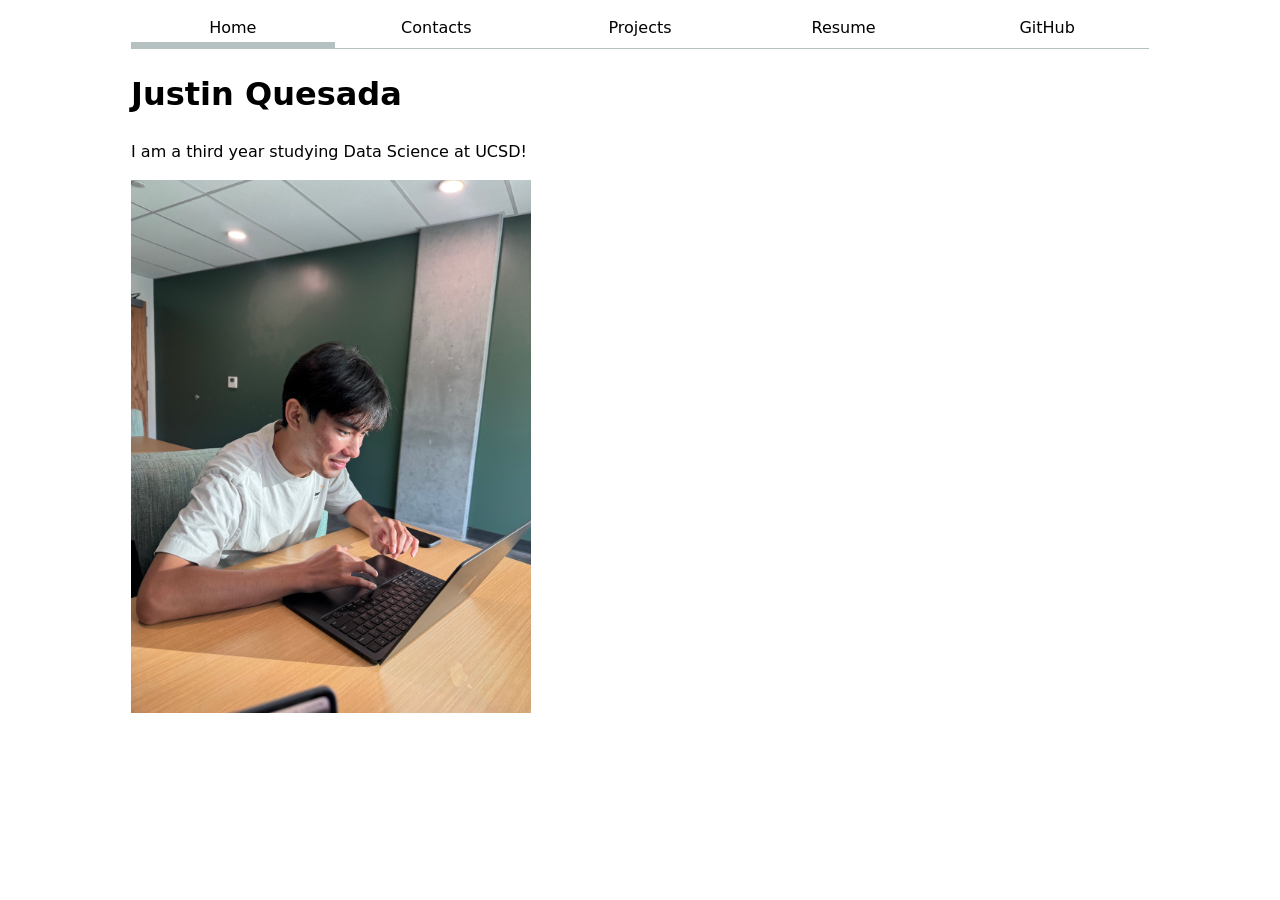
==== index.html @ 6303140b "style" ====
<!DOCTYPE html>
<html lang="en">
<head>
    <meta charset="UTF-8">
    <meta name="viewport" content="width=device-width, initial-scale=1.0">
    <title>Justin Quesada: Personal Site and Portfolio</title>
    <link rel="stylesheet" href="style.css">
</head>

<body>
    <nav>
        <ul>
            <li><a href="index.html" class="current">Home</a></li>
            <li><a href="contacts/index.html">Contacts</a></li>
            <li><a href="projects/index.html">Projects</a></li>
            <li><a href="resume/index.html">Resume</a></li>
            <li><a href="https://github.com/juquesada" target="_blank">GitHub</a></li>
        </ul>
    </nav>
    <h1>Justin Quesada</h1>
    <p>I am a third year studying Data Science at UCSD!</p>
    <img src="images/IMG_3482.jpeg" alt="This is me working on my website">
</body>
</html>
---- style.css ----
body {
    /* Set line height to 1.5 times the font size
         and use the OS’s UI font as the website font
       */
    font: 100%/1.5 system-ui;
    max-width: 100ch;
    margin-inline: max(5em, (100% - 100ch) / 2);
  }
  img {
    max-width: 25rem;
    height: auto;
  }
  nav ul, nav li {
    display: contents;
  }
  nav {
    display: flex;
    margin-bottom: 1em;
    border-bottom: 1px solid oklch(80% 3% 200);
  }
  nav a{
    flex: 1;
    text-decoration: none;
    color: inherit;
    text-align: center;
    padding: 0.5em;
  }
  nav a.current {
    border-bottom: 0.4em solid oklch(80% 3% 200);
    padding-bottom: 0.1em;
  }
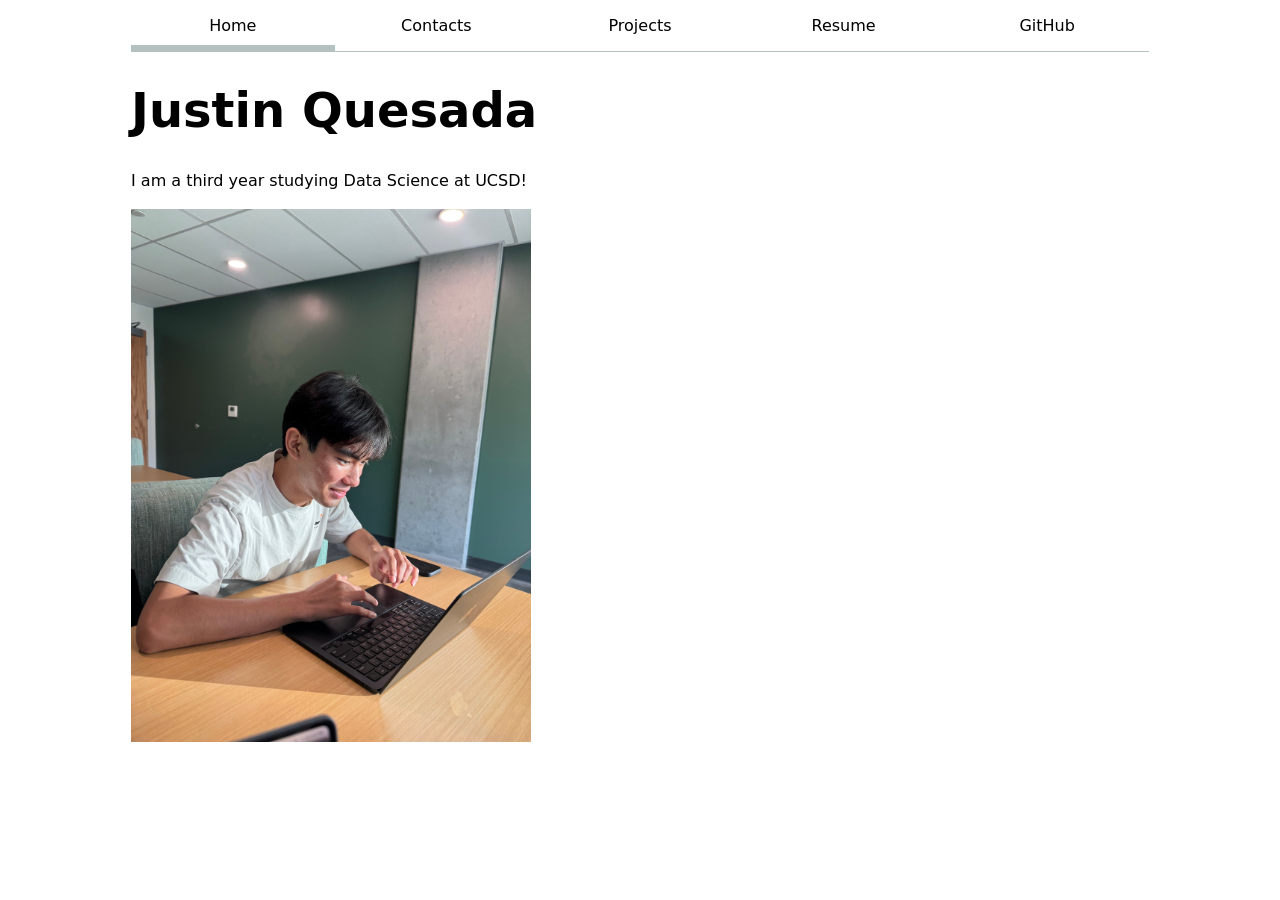
==== commit 31a9d8b0: "js file" ====
--- a/index.html
+++ b/index.html
@@ -5,6 +5,7 @@
     <meta name="viewport" content="width=device-width, initial-scale=1.0">
     <title>Justin Quesada: Personal Site and Portfolio</title>
     <link rel="stylesheet" href="style.css">
+    <script type="module" src="global.js"></script>
 </head>
 
 <body>
--- a/style.css
+++ b/style.css
@@ -1,3 +1,7 @@
+html {
+  --color-accent: oklch(65% 50% 0);
+  accent-color: var(--color-accent);
+}
 body {
     /* Set line height to 1.5 times the font size
          and use the OS’s UI font as the website font
@@ -23,9 +27,67 @@
     text-decoration: none;
     color: inherit;
     text-align: center;
-    padding: 0.5em;
+    padding: 0.4em;
+    border-bottom: 0.4em solid transparent;
   }
   nav a.current {
     border-bottom: 0.4em solid oklch(80% 3% 200);
     padding-bottom: 0.1em;
   }
+  nav a:hover {
+    border-bottom: 0.4em solid var(--color-accent);
+    background-color: oklch(from var(--color-accent) 95% 5% h)
+  }
+  form {
+    display: grid;
+    grid-template-columns: auto 1fr;
+    gap: 1em;
+  }
+  
+  label {
+    display: grid;
+    grid-template-columns: subgrid;
+    grid-column: 1 / -1;
+  }
+  
+  input,
+  textarea {
+    width: 100%;
+    box-sizing: border-box;
+  }
+  
+  input,
+  textarea,
+  button {
+    font: inherit;
+  }
+  
+  button {
+    grid-column: 1 / -1;
+  }
+
+  .projects {
+    display: grid;
+    grid-template-columns: repeat(auto-fill, minmax(15em, 1fr));
+    gap: 1em;
+  }
+
+  .projects article {
+    display: grid;
+    grid-row: span 3;
+    grid-template-rows: subgrid;
+    gap: 1em;
+  }
+
+  .projects h2 {
+    margin: 0;
+  }
+
+  h1 {
+    font-size: 300%;
+  }
+  
+  h1, h2, h3, h4, h5, h6 {
+    line-height: 1.1;
+    text-wrap: balance;
+  }
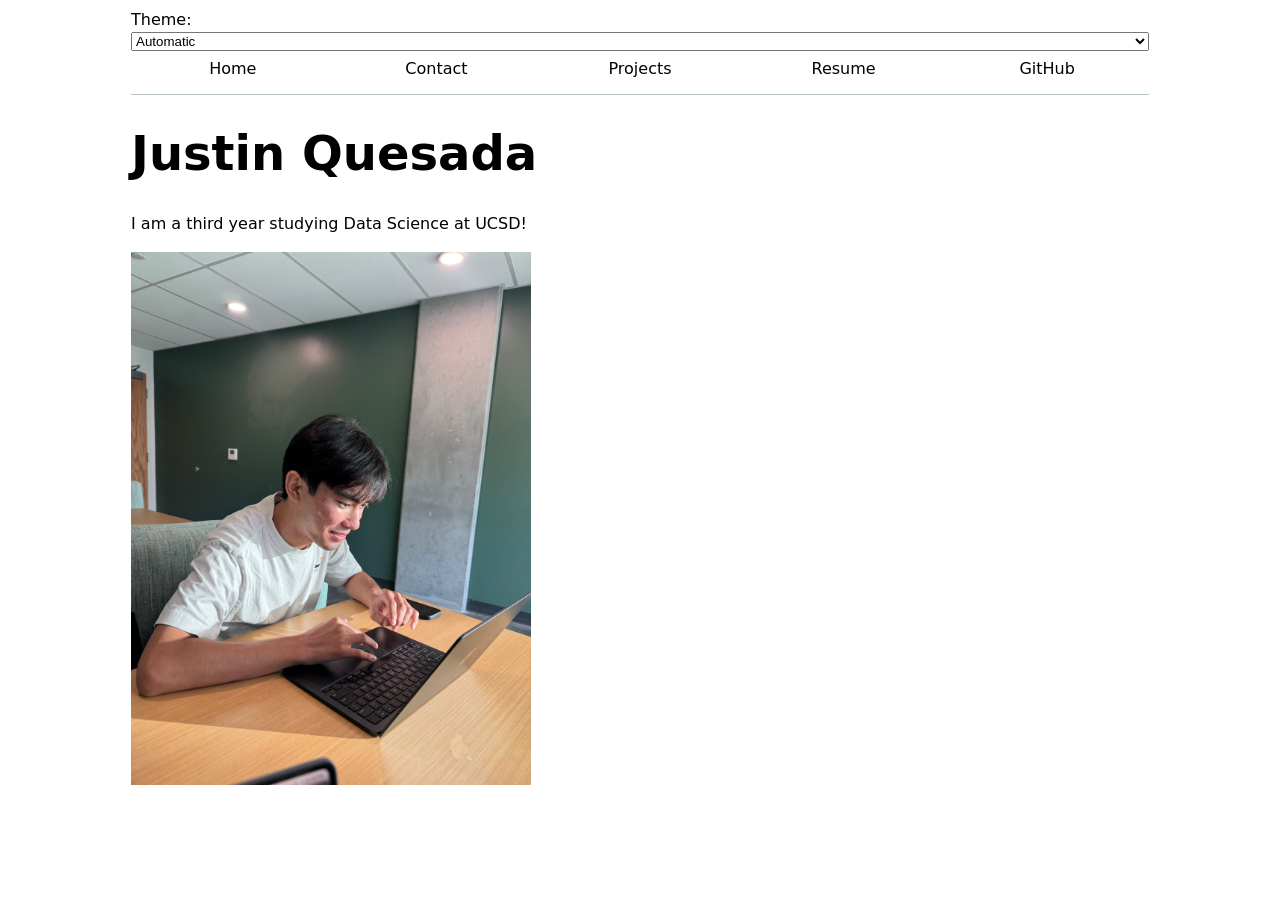
==== commit f16372ee: "nav" ====
--- a/index.html
+++ b/index.html
@@ -5,19 +5,10 @@
     <meta name="viewport" content="width=device-width, initial-scale=1.0">
     <title>Justin Quesada: Personal Site and Portfolio</title>
     <link rel="stylesheet" href="style.css">
-    <script type="module" src="global.js"></script>
+    <script src="global.js" type="module"></script>
 </head>
 
 <body>
-    <nav>
-        <ul>
-            <li><a href="index.html" class="current">Home</a></li>
-            <li><a href="contacts/index.html">Contacts</a></li>
-            <li><a href="projects/index.html">Projects</a></li>
-            <li><a href="resume/index.html">Resume</a></li>
-            <li><a href="https://github.com/juquesada" target="_blank">GitHub</a></li>
-        </ul>
-    </nav>
     <h1>Justin Quesada</h1>
     <p>I am a third year studying Data Science at UCSD!</p>
     <img src="images/IMG_3482.jpeg" alt="This is me working on my website">
--- a/style.css
+++ b/style.css
@@ -1,6 +1,7 @@
 html {
   --color-accent: oklch(65% 50% 0);
   accent-color: var(--color-accent);
+  color-scheme: light dark;
 }
 body {
     /* Set line height to 1.5 times the font size
@@ -18,9 +19,10 @@
     display: contents;
   }
   nav {
+    --border-color: oklch(50% 10% 200 / 40%);
     display: flex;
     margin-bottom: 1em;
-    border-bottom: 1px solid oklch(80% 3% 200);
+    border-bottom: 1px solid var(--border-color);
   }
   nav a{
     flex: 1;
@@ -31,12 +33,12 @@
     border-bottom: 0.4em solid transparent;
   }
   nav a.current {
-    border-bottom: 0.4em solid oklch(80% 3% 200);
+    border-bottom: 0.4em solid var(--border-color);
     padding-bottom: 0.1em;
   }
   nav a:hover {
     border-bottom: 0.4em solid var(--color-accent);
-    background-color: oklch(from var(--color-accent) 95% 5% h)
+    background-color: color-mix(in oklch, var(--color-accent), canvas 85%);
   }
   form {
     display: grid;
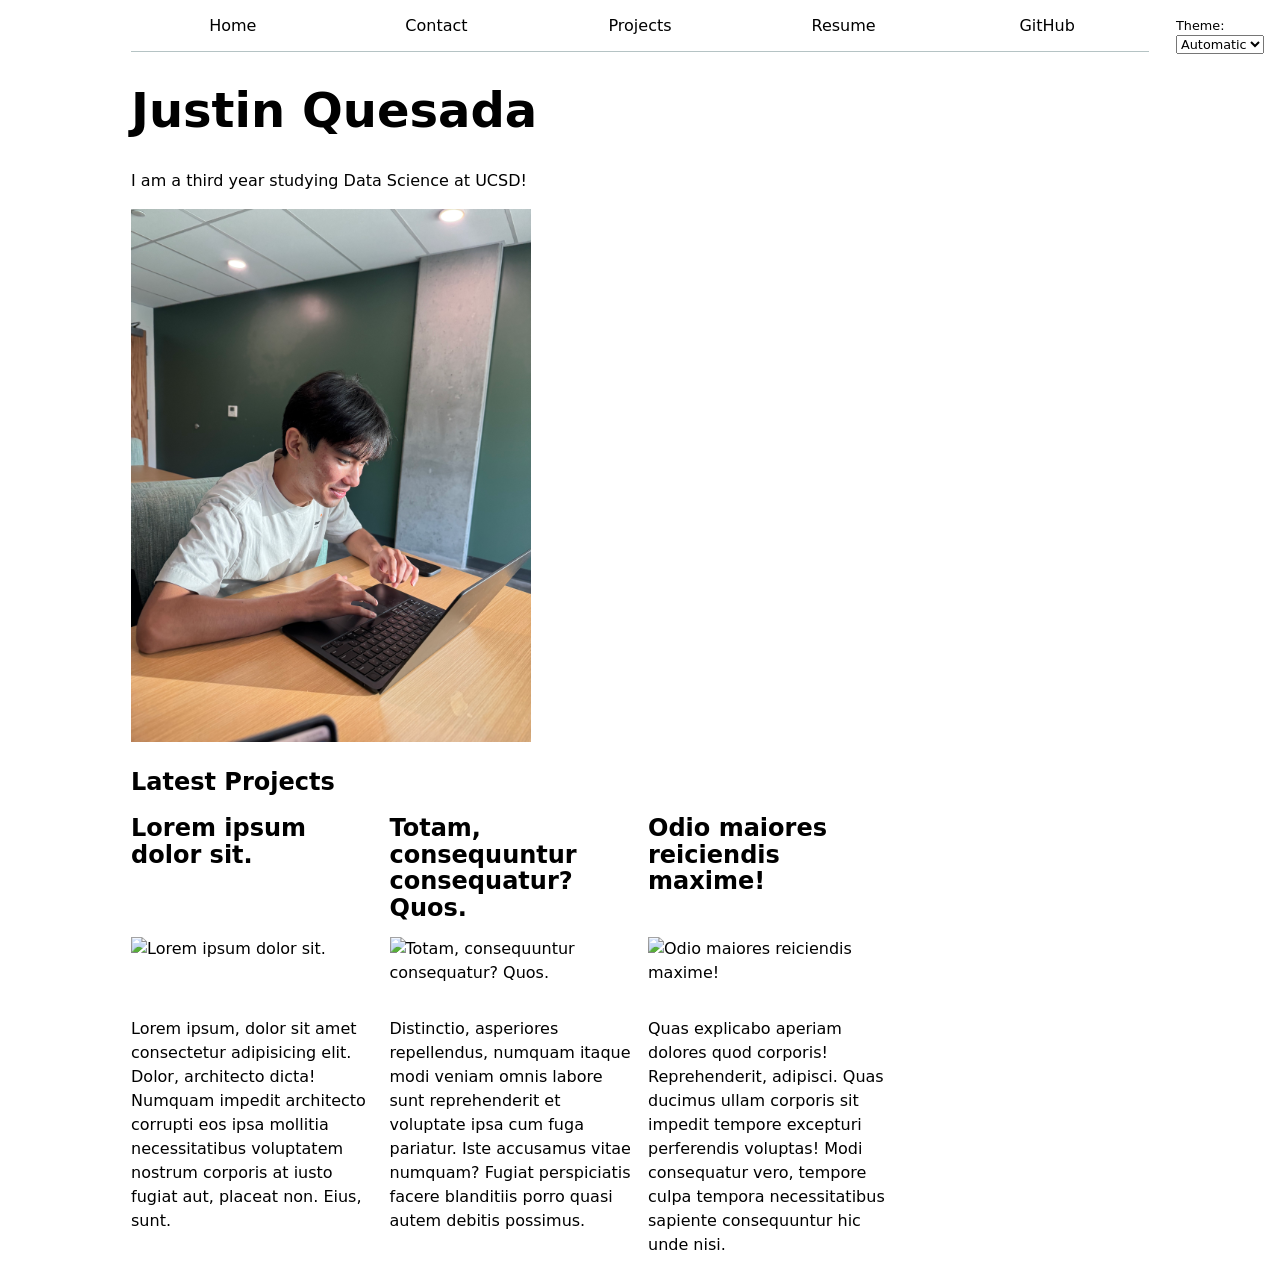
==== commit 18d5c8d6: "projects to home page" ====
--- a/index.html
+++ b/index.html
@@ -6,11 +6,15 @@
     <title>Justin Quesada: Personal Site and Portfolio</title>
     <link rel="stylesheet" href="style.css">
     <script src="global.js" type="module"></script>
+    <script src="index.js" type="module"></script>
 </head>
 
 <body>
     <h1>Justin Quesada</h1>
     <p>I am a third year studying Data Science at UCSD!</p>
     <img src="images/IMG_3482.jpeg" alt="This is me working on my website">
+    
+    <h2>Latest Projects</h2>
+    <div class="projects"></div>
 </body>
 </html>
--- a/style.css
+++ b/style.css
@@ -60,7 +60,8 @@
   
   input,
   textarea,
-  button {
+  button,
+  select {
     font: inherit;
   }
   
@@ -92,4 +93,11 @@
   h1, h2, h3, h4, h5, h6 {
     line-height: 1.1;
     text-wrap: balance;
+  }
+
+  .color-scheme {
+    position: absolute;
+    top: 1rem;
+    right: 1rem;
+    font-size: 80%;
   }
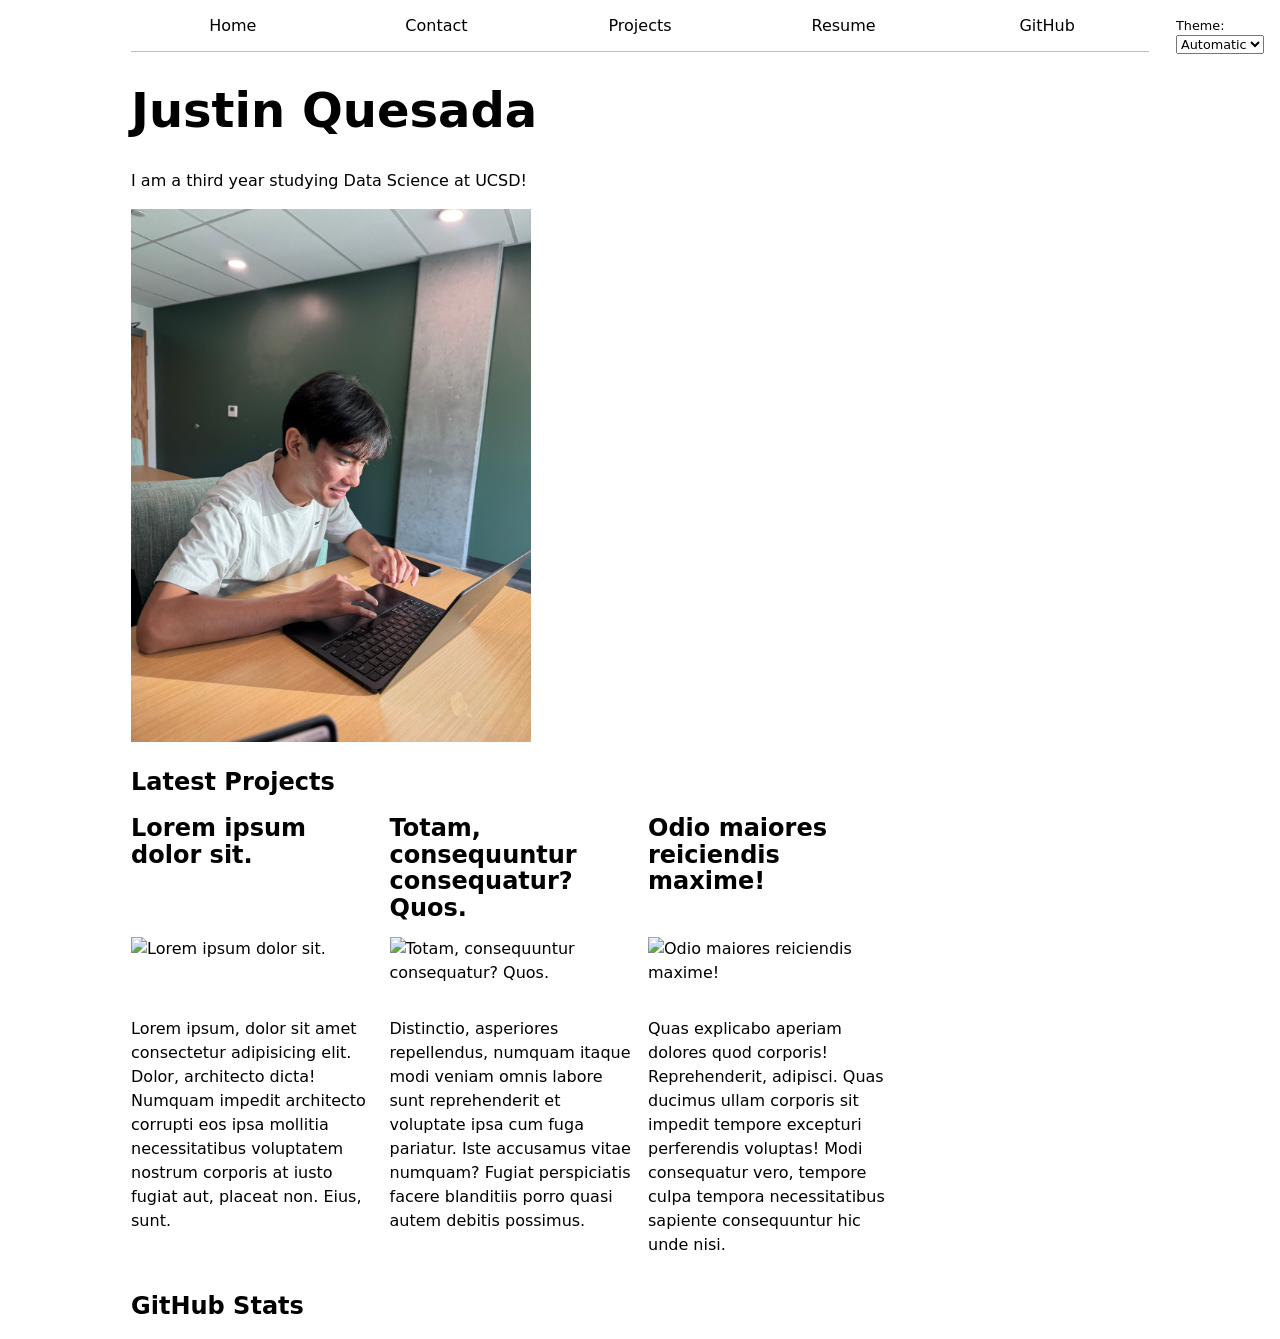
==== commit 42ff385d: "git hub" ====
--- a/index.html
+++ b/index.html
@@ -13,8 +13,11 @@
     <h1>Justin Quesada</h1>
     <p>I am a third year studying Data Science at UCSD!</p>
     <img src="images/IMG_3482.jpeg" alt="This is me working on my website">
-    
+
     <h2>Latest Projects</h2>
     <div class="projects"></div>
+
+    <h2>GitHub Stats</h2>
+    <div id="profile-stats"></div>
 </body>
 </html>
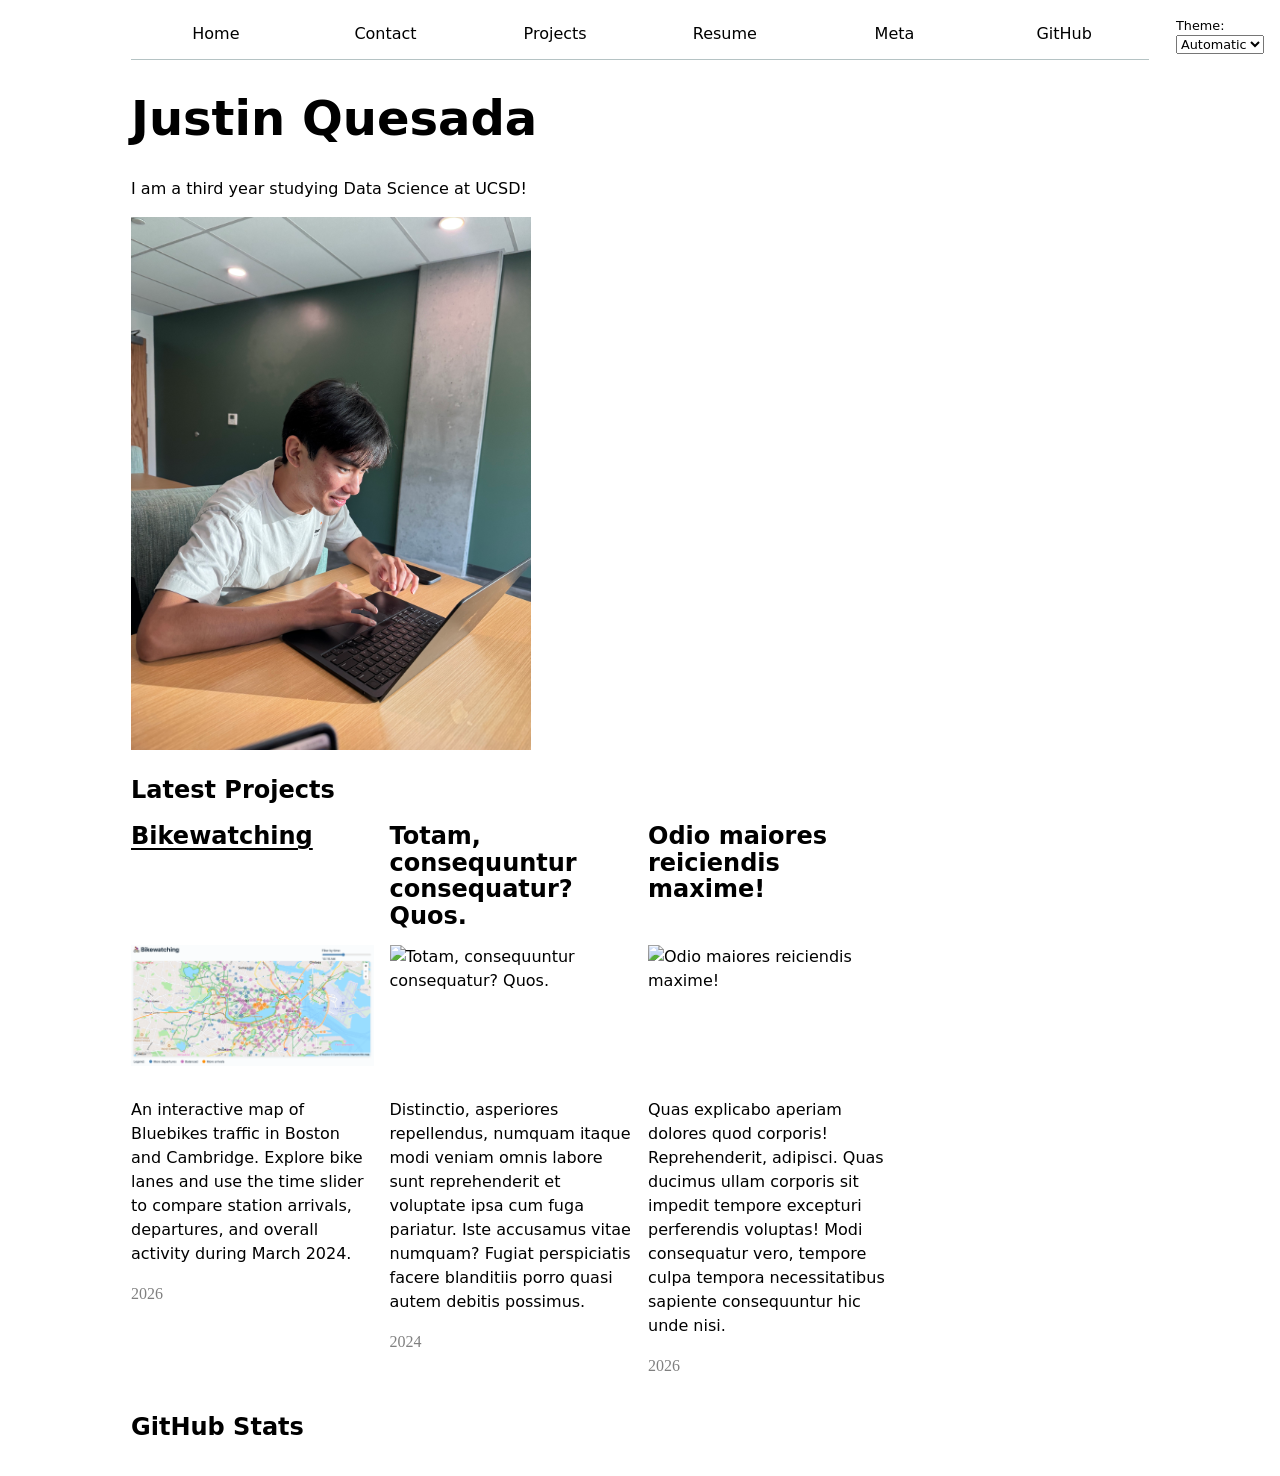
==== commit 4db033da: "Refresh cached portfolio stylesheet on Home and Meta" ====
--- a/index.html
+++ b/index.html
@@ -4,7 +4,7 @@
     <meta charset="UTF-8">
     <meta name="viewport" content="width=device-width, initial-scale=1.0">
     <title>Justin Quesada: Personal Site and Portfolio</title>
-    <link rel="stylesheet" href="style.css">
+    <link rel="stylesheet" href="style.css?v=4588271">
     <script src="global.js" type="module"></script>
     <script src="index.js" type="module"></script>
 </head>
--- a/style.css
+++ b/style.css
@@ -8,11 +8,13 @@
          and use the OS’s UI font as the website font
        */
     font: 100%/1.5 system-ui;
-    max-width: 100ch;
-    margin-inline: max(5em, (100% - 100ch) / 2);
+    box-sizing: border-box;
+    width: min(100%, 100ch + 2rem);
+    margin: 0 auto;
+    padding: 1rem;
   }
   img {
-    max-width: 25rem;
+    max-width: min(100%, 25rem);
     height: auto;
   }
   nav ul, nav li {
@@ -71,19 +73,21 @@
 
   .projects {
     display: grid;
-    grid-template-columns: repeat(auto-fill, minmax(15em, 1fr));
+    grid-template-columns: repeat(auto-fill, minmax(min(100%, 15em), 1fr));
     gap: 1em;
   }
-
+  
   .projects article {
+    min-width: 0;
     display: grid;
     grid-row: span 3;
     grid-template-rows: subgrid;
     gap: 1em;
   }
-
+  
   .projects h2 {
     margin: 0;
+    overflow-wrap: anywhere;
   }
 
   h1 {
@@ -100,4 +104,423 @@
     top: 1rem;
     right: 1rem;
     font-size: 80%;
-  }+  }
+
+  #profile-stats dl {
+    display: grid;
+    grid-template-columns: repeat(4, 1fr);
+    gap: 0.5em 1em;
+    text-align: center;
+  }
+  
+  #profile-stats dt {
+    grid-row: 1;
+    font-weight: bold;
+  }
+  
+  #profile-stats dd {
+    grid-row: 2;
+    margin: 0;
+    font-size: 2em;
+  }
+
+  .project-year {
+    font-family: Baskerville, serif;
+    font-variant-numeric: oldstyle-nums;
+    color: gray;
+  }
+
+  #projects-pie-plot {
+    width: 100%;
+    max-width: 20em;
+    flex-shrink: 0;
+    margin-block: 2em;
+    overflow: visible;
+  }
+
+  .legend {
+    display: grid;
+    grid-template-columns: repeat(auto-fill, minmax(9em, 1fr));
+    gap: 1em;
+    list-style: none;
+    border: 1px solid gray;
+    border-radius: 0.5em;
+    padding: 1em;
+    margin-block: 1em 2em;
+  }
+  
+  .legend-item {
+    display: flex;
+    align-items: center;
+    gap: 0.4em;
+  }
+  
+  .swatch {
+    display: inline-block;
+    width: 1em;
+    aspect-ratio: 1;
+    flex-shrink: 0;
+    background-color: var(--color);
+    border-radius: 0.2em;
+  }
+  
+  .legend-item em {
+    color: gray;
+  }
+
+  .container {
+    display: flex;
+    align-items: center;
+    gap: 2em;
+    flex-wrap: wrap;
+  }
+  
+  .container .legend {
+    flex: 1;
+    min-width: 15em;
+  }
+
+  .searchBar {
+    margin-block: 1em 2em;
+    padding: 0.75em;
+  }
+
+  #projects-pie-plot path {
+    cursor: pointer;
+    transition: opacity 300ms, fill 300ms;
+  }
+  
+  #projects-pie-plot:has(path:hover) path:not(:hover) {
+    opacity: 0.5;
+  }
+  
+  .legend-item {
+    cursor: pointer;
+  }
+  
+  #projects-pie-plot path.selected,
+  .legend-item.selected {
+    --color: #d63384 !important;
+  }
+  
+  #projects-pie-plot path.selected {
+    fill: var(--color);
+  }
+  
+  .legend-item.selected {
+    font-weight: bold;
+  }
+
+  dl.stats {
+    display: grid;
+    grid-template-columns: repeat(6, minmax(0, 1fr));
+    gap: 0.5em 1.5em;
+    margin-block: 1.5em;
+  }
+  
+  .stats dt {
+    grid-row: 1;
+    color: gray;
+    font-size: 0.85em;
+    text-transform: uppercase;
+  }
+  
+  .stats dd {
+    grid-row: 2;
+    margin: 0;
+    font-size: 2.5em;
+  }
+  
+  @media (max-width: 700px) {
+    dl.stats {
+      grid-template-columns: max-content 1fr;
+    }
+  
+    .stats dt,
+    .stats dd {
+      grid-row: auto;
+    }
+  
+    .stats dt {
+      align-self: center;
+    }
+  
+    .stats dd {
+      font-size: 1.75em;
+    }
+  }
+
+  #chart svg {
+    display: block;
+    width: 100%;
+    height: auto;
+  }
+
+  #chart .gridlines line {
+    stroke: currentColor;
+    stroke-opacity: 0.1;
+  }
+  
+  #chart .gridlines .domain {
+    display: none;
+  }
+
+  dl.info {
+    display: grid;
+    grid-template-columns: auto 1fr;
+    gap: 0.4em 1em;
+    margin: 0;
+    transition: opacity 200ms, visibility 200ms;
+  }
+  
+  dl.info dt {
+    color: gray;
+  }
+  
+  dl.info dd {
+    margin: 0;
+  }
+  
+  .tooltip {
+    position: fixed;
+    top: 1em;
+    left: 1em;
+    z-index: 1000;
+    max-width: min(24em, calc(100vw - 2em));
+    padding: 1em;
+    background-color: Canvas;
+    color: CanvasText;
+    border: 1px solid color-mix(in srgb, currentColor 15%, transparent);
+    border-radius: 0.5em;
+    box-shadow: 0 4px 16px rgb(0 0 0 / 15%);
+    pointer-events: none;
+  }
+  
+  dl.info[hidden] {
+    opacity: 0;
+    visibility: hidden;
+  }
+  
+  #chart .dots circle {
+    transition: transform 200ms, cx 200ms, r 200ms;
+    transform-origin: center;
+    transform-box: fill-box;
+  }
+  
+  #chart .dots circle:hover {
+    transform: scale(1.5);
+  }
+
+  @keyframes marching-ants {
+    to {
+      stroke-dashoffset: -8;
+    }
+  }
+  
+  #chart .brush .selection {
+    fill: currentColor;
+    fill-opacity: 0.1;
+    stroke: currentColor;
+    stroke-opacity: 0.7;
+    stroke-dasharray: 5 3;
+    animation: marching-ants 2s linear infinite;
+  }
+  
+  #chart .dots circle.selected {
+    fill: #ff6b6b;
+  }
+  
+  #language-breakdown.stats {
+    grid-template-columns: repeat(auto-fit, minmax(9em, 1fr));
+  }
+  
+  #language-breakdown dd {
+    font-size: 1.25em;
+  }
+
+  /* Fit project images within their columns without cropping. */
+.projects article > img {
+  display: block;
+  width: 100%;
+  max-width: 100%;
+  height: auto;
+  aspect-ratio: 2 / 1;
+  object-fit: contain;
+  align-self: start;
+}
+
+.projects h2 a {
+  color: inherit;
+  text-underline-offset: 0.15em;
+}
+
+.projects h2 a:hover {
+  color: var(--color-accent);
+}
+
+/* Adjust navigation and chart controls for smaller screens. */
+@media (max-width: 700px) {
+  .color-scheme {
+    position: static;
+    display: flex;
+    justify-content: flex-end;
+    align-items: center;
+    gap: 0.5em;
+    margin-bottom: 0.75em;
+  }
+
+  nav {
+    flex-wrap: wrap;
+  }
+
+  nav a {
+    flex: 1 1 28%;
+  }
+
+  .container {
+    gap: 1em;
+  }
+
+  .container .legend {
+    min-width: 0;
+    width: 100%;
+  }
+
+  #projects-pie-plot {
+    max-width: min(100%, 20em);
+  }
+}
+@starting-style {
+  #chart .dots circle {
+    r: 0;
+  }
+}
+
+.commit-filter {
+  display: flex;
+  align-items: center;
+  flex-wrap: wrap;
+  gap: 0.5rem 1rem;
+}
+
+.commit-filter input {
+  flex: 1;
+}
+
+#scrolly-1 {
+  display: grid;
+  grid-template-columns: minmax(0, 1fr) minmax(0, 2fr);
+  gap: 1.5rem;
+}
+
+#scatter-plot {
+  position: sticky;
+  top: 1rem;
+  align-self: start;
+  background: Canvas;
+}
+
+#scatter-story .step {
+  box-sizing: border-box;
+  min-height: 60vh;
+  padding: 1rem;
+  border-inline-start: 3px solid transparent;
+  overflow-wrap: anywhere;
+}
+
+#scatter-story .step.is-active {
+  border-inline-start-color: steelblue;
+}
+
+#scatter-story .step h3 {
+  margin-block: 0.25em;
+}
+
+#files {
+  display: grid;
+  grid-template-columns: minmax(0, 1fr) minmax(0, 3fr);
+  gap: 1rem;
+}
+
+#files > div {
+  grid-column: 1 / -1;
+  display: grid;
+  grid-template-columns: subgrid;
+}
+
+#files dt {
+  overflow-wrap: anywhere;
+}
+
+#files small {
+  display: block;
+}
+
+#files dd,
+#file-legend {
+  display: flex;
+  flex-wrap: wrap;
+  margin: 0;
+}
+
+#files dd {
+  align-content: start;
+  align-items: start;
+  gap: 0.15em;
+  padding-block-start: 0.35em;
+}
+
+#file-legend {
+  gap: 0.5rem 1rem;
+  padding: 0;
+  list-style: none;
+}
+
+.loc,
+#file-legend li::before {
+  display: inline-block;
+  width: 0.5em;
+  aspect-ratio: 1;
+  border-radius: 50%;
+  background: var(--line-color);
+}
+
+#file-legend li::before {
+  content: '';
+  margin-inline-end: 0.4em;
+  vertical-align: 0.1em;
+}
+
+@media (max-width: 650px) {
+  #scrolly-1 {
+    grid-template-columns: minmax(0, 1fr);
+    row-gap: 0;
+  }
+
+  #scatter-plot {
+    grid-area: 1 / 1;
+    top: 0;
+    z-index: 1;
+    max-height: 55vh;
+    overflow: auto;
+  }
+
+  #scatter-plot #chart svg {
+    max-height: 38vh;
+  }
+
+  #scatter-story {
+    grid-area: 1 / 1;
+    padding-top: min(46vh, 65vw);
+  }
+
+  #files {
+    grid-template-columns: minmax(0, 1fr) minmax(0, 2fr);
+  }
+}
+
+@media (prefers-reduced-motion: reduce) {
+  #chart .dots circle {
+    transition: none;
+  }
+}
